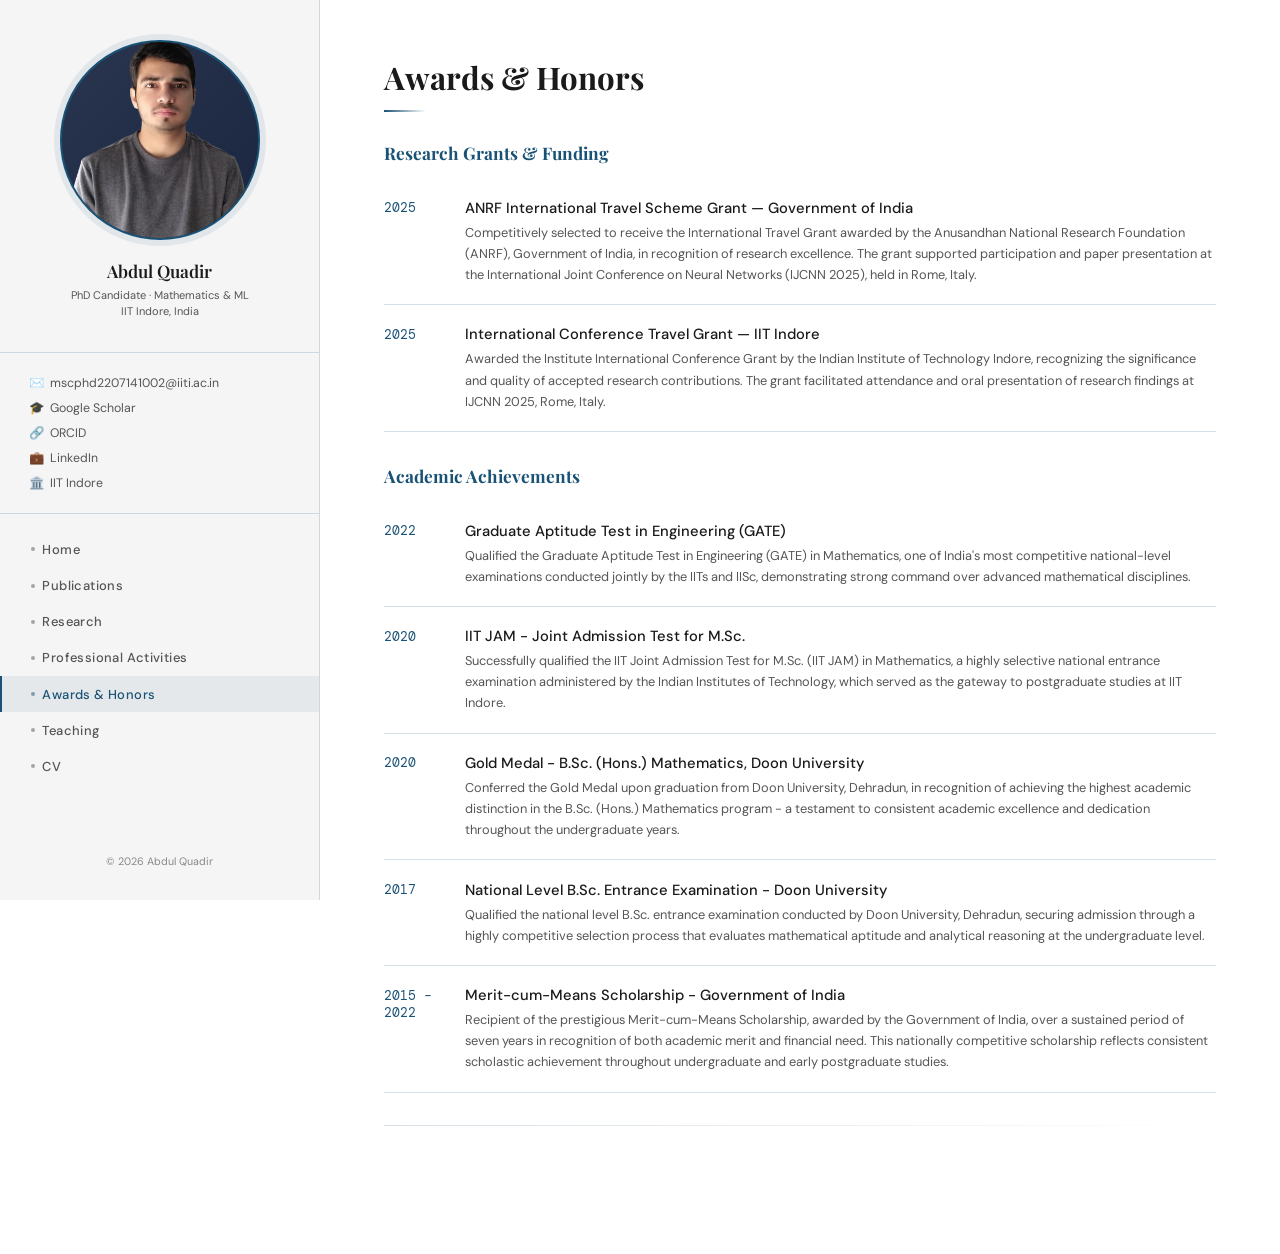
==== awards.html @ a679fb0f "Add files via upload" ====
<!DOCTYPE html>
<html lang="en">
<head>
<meta charset="UTF-8">
<meta name="viewport" content="width=device-width, initial-scale=1.0">
<title>Abdul Quadir | Awards & Honors</title>
<link href="https://fonts.googleapis.com/css2?family=Playfair+Display:wght@400;600;700&family=DM+Sans:wght@300;400;500;600&family=DM+Mono:wght@400;500&display=swap" rel="stylesheet">
<link rel="stylesheet" href="style.css">
</head>
<body>
<button class="mobile-toggle">☰</button>
<div class="site-wrapper">
  <div id="sidebar-placeholder"></div>
  <main class="main-content">
<section class="page-section" id="awards">
  <h1 class="section-title">Awards &amp; Honors</h1>

  <!-- ── GRANTS & FUNDING ── -->
  <h2 class="sub-heading">Research Grants &amp; Funding</h2>

  <div class="award-item">
    <div class="award-year">2025</div>
    <div class="award-info">
      <h3>ANRF International Travel Scheme Grant — Government of India</h3>
      <p contenteditable="false">Competitively selected to receive the International Travel Grant awarded by the Anusandhan National Research Foundation (ANRF), Government of India, in recognition of research excellence. The grant supported participation and paper presentation at the International Joint Conference on Neural Networks (IJCNN 2025), held in Rome, Italy.</p>
    </div>
  </div>

  <div class="award-item">
    <div class="award-year">2025</div>
    <div class="award-info">
      <h3>International Conference Travel Grant — IIT Indore</h3>
      <p contenteditable="false">Awarded the Institute International Conference Grant by the Indian Institute of Technology Indore, recognizing the significance and quality of accepted research contributions. The grant facilitated attendance and oral presentation of research findings at IJCNN 2025, Rome, Italy.</p>
    </div>
  </div>

  <!-- ── ACADEMIC ACHIEVEMENTS ── -->
  <h2 class="sub-heading" style="margin-top:2rem;">Academic Achievements</h2>

  <div class="award-item">
    <div class="award-year">2022</div>
    <div class="award-info">
      <h3>Graduate Aptitude Test in Engineering (GATE)</h3>
      <p contenteditable="false">Qualified the Graduate Aptitude Test in Engineering (GATE) in Mathematics, one of India's most competitive national-level examinations conducted jointly by the IITs and IISc, demonstrating strong command over advanced mathematical disciplines.</p>
    </div>
  </div>

  <div class="award-item">
    <div class="award-year">2020</div>
    <div class="award-info">
      <h3>IIT JAM - Joint Admission Test for M.Sc.</h3>
      <p contenteditable="false">Successfully qualified the IIT Joint Admission Test for M.Sc. (IIT JAM) in Mathematics, a highly selective national entrance examination administered by the Indian Institutes of Technology, which served as the gateway to postgraduate studies at IIT Indore.</p>
    </div>
  </div>

  <div class="award-item">
    <div class="award-year">2020</div>
    <div class="award-info">
      <h3>Gold Medal - B.Sc. (Hons.) Mathematics, Doon University</h3>
      <p contenteditable="false">Conferred the Gold Medal upon graduation from Doon University, Dehradun, in recognition of achieving the highest academic distinction in the B.Sc. (Hons.) Mathematics program - a testament to consistent academic excellence and dedication throughout the undergraduate years.</p>
    </div>
  </div>

  <div class="award-item">
    <div class="award-year">2017</div>
    <div class="award-info">
      <h3>National Level B.Sc. Entrance Examination - Doon University</h3>
      <p contenteditable="false">Qualified the national level B.Sc. entrance examination conducted by Doon University, Dehradun, securing admission through a highly competitive selection process that evaluates mathematical aptitude and analytical reasoning at the undergraduate level.</p>
    </div>
  </div>

  <div class="award-item">
    <div class="award-year">2015 – 2022</div>
    <div class="award-info">
      <h3>Merit-cum-Means Scholarship - Government of India</h3>
      <p contenteditable="false">Recipient of the prestigious Merit-cum-Means Scholarship, awarded by the Government of India, over a sustained period of seven years in recognition of both academic merit and financial need. This nationally competitive scholarship reflects consistent scholastic achievement throughout undergraduate and early postgraduate studies.</p>
    </div>
  </div>

</section>
<div class="section-divider"></div>


    <!-- ════════ TEACHING ════════ -->
  </main>
</div>
<script src="sidebar.js"></script>
</body>
</html>
---- style.css ----
:root {
  --navy: #ffffff;
  --navy-light: #f5f5f5;
  --accent: #1a5276;
  --accent-light: #1f618d;
  --text: #1a1a1a;
  --text-muted: #555555;
  --text-dim: #888888;
  --border: rgba(26,82,118,0.18);
  --card-bg: rgba(0,0,0,0.03);
  --sidebar-w: 320px;
}
*, *::before, *::after { box-sizing: border-box; margin: 0; padding: 0; }
html { scroll-behavior: smooth; }
body {
  font-family: 'DM Sans', sans-serif;
  background: var(--navy);
  color: var(--text);
  min-height: 100vh;
  overflow-x: hidden;
}

/* ── LAYOUT ── */
.site-wrapper { display: flex; min-height: 100vh; }

/* ── SIDEBAR ── */
.sidebar {
  width: var(--sidebar-w);
  min-height: 100vh;
  background: var(--navy-light);
  border-right: 1px solid var(--border);
  display: flex; flex-direction: column;
  position: fixed; top: 0; left: 0; bottom: 0; z-index: 100;
  padding: 2.5rem 0 2rem;
  overflow-y: auto;
  transition: transform 0.35s cubic-bezier(.4,0,.2,1);
}
.sidebar-top { padding: 0 1.2rem 2rem; border-bottom: 1px solid var(--border); text-align: center; }
.avatar-wrap {
  width: 200px; height: 200px;
  border-radius: 50%;
  margin: 0 auto 1.2rem;
  border: 2.5px solid var(--accent); overflow: hidden;
  background: linear-gradient(135deg, #2a3550, #1a2640);
  display: flex; align-items: center; justify-content: center;
  font-size: 2.2rem;
  box-shadow: 0 0 0 6px rgba(26,82,118,0.09);
  max-width: 100%;
}
.sidebar-name { font-family: 'Playfair Display', serif; font-size: 1.08rem; font-weight: 600; color: var(--text); margin-bottom: 0.28rem; }
.sidebar-role { font-size: 0.69rem; color: var(--text-muted); line-height: 1.5; }
.sidebar-links { padding: 1.1rem 1.8rem; border-bottom: 1px solid var(--border); }
.sidebar-link {
  display: flex; align-items: center; gap: 0.5rem;
  font-size: 0.77rem; color: var(--text-muted); text-decoration: none;
  padding: 0.28rem 0; transition: color 0.2s;
}
.sidebar-link:hover { color: var(--accent); }

/* ── NAV ── */
nav { padding: 1.1rem 0; flex: 1; }
.nav-item {
  display: flex; align-items: center; gap: 0.48rem;
  padding: 0.6rem 1.8rem;
  font-size: 0.81rem; font-weight: 500; color: var(--text-muted);
  text-decoration: none; letter-spacing: 0.03em;
  border-left: 2.5px solid transparent; transition: all 0.2s;
}
.nav-item:hover { color: var(--text); background: rgba(26,82,118,0.06); }
.nav-item.active { color: var(--accent); border-left-color: var(--accent); background: rgba(26,82,118,0.08); }
.nav-dot { width: 4px; height: 4px; border-radius: 50%; background: currentColor; opacity: 0.5; flex-shrink: 0; }
.sidebar-footer { padding: 0.9rem 1.8rem 0; font-size: 0.67rem; color: var(--text-dim); text-align: center; }

/* ── MAIN ── */
.main-content {
  margin-left: var(--sidebar-w); flex: 1;
  padding: 3.5rem 4rem 6rem;
  max-width: calc(var(--sidebar-w) + 840px);
}

/* ── PAGE HEADER ── */
.section-title {
  font-family: 'Playfair Display', serif; font-size: 1.95rem; font-weight: 700;
  color: var(--text); margin-bottom: 1.8rem; position: relative; padding-bottom: 0.9rem;
}
.section-title::after {
  content: ''; position: absolute; bottom: 0; left: 0;
  width: 42px; height: 2px; background: linear-gradient(90deg, var(--accent), transparent);
}
.sub-heading { font-family: 'Playfair Display', serif; font-size: 1.08rem; color: var(--accent); margin: 1.6rem 0 0.9rem; }
.section-divider { height: 1px; background: linear-gradient(90deg, var(--border), transparent); margin: 2rem 0; }

/* ── CARDS ── */
.bio-block {
  background: var(--card-bg); border: 1px solid var(--border); border-radius: 12px;
  padding: 1.9rem; margin-bottom: 1.6rem; line-height: 1.88; font-size: 0.91rem; color: #1a1a1a;
}
.bio-block p + p { margin-top: 1.1rem; }
.bio-block a { color: var(--accent); text-decoration: none; border-bottom: 1px solid rgba(26,82,118,0.28); }
.bio-block a:hover { border-bottom-color: var(--accent); }
.affil-block {
  background: var(--card-bg); border: 1px solid var(--border); border-radius: 12px;
  padding: 1.6rem 1.9rem; margin-bottom: 1.6rem;
}
.affil-block h3 { font-family: 'Playfair Display', serif; font-size: 1.08rem; color: var(--accent); margin-bottom: 0.85rem; }
.affil-block p { font-size: 0.87rem; color: var(--text-muted); line-height: 1.72; }
.affil-block a { color: var(--accent-light); text-decoration: none; }

.interests-grid { display: flex; flex-wrap: wrap; gap: 0.5rem; margin-top: 0.75rem; }
.tag {
  background: rgba(26,82,118,0.08); border: 1px solid rgba(26,82,118,0.2);
  color: var(--accent-light); font-size: 0.76rem; padding: 0.28rem 0.78rem;
  border-radius: 20px; font-family: 'DM Mono', monospace; letter-spacing: 0.02em;
}

/* ── PUBLICATIONS ── */
.pub-card {
  background: var(--card-bg); border: 1px solid var(--border); border-radius: 12px;
  padding: 1.45rem 1.65rem; margin-bottom: 1.1rem;
  transition: border-color 0.2s, background 0.2s;
}
.pub-card:hover { border-color: rgba(26,82,118,0.36); background: rgba(26,82,118,0.03); }

/* ── RESEARCH ── */
.research-card {
  background: var(--card-bg); border: 1px solid var(--border); border-radius: 12px;
  padding: 1.6rem; margin-bottom: 1.1rem;
  display: grid; grid-template-columns: 2.7rem 1fr; gap: 1rem; align-items: start;
}
.research-icon {
  width: 2.7rem; height: 2.7rem; background: rgba(26,82,118,0.08);
  border: 1px solid var(--border); border-radius: 9px;
  display: flex; align-items: center; justify-content: center; font-size: 1.15rem;
}
.research-card h3 { font-family: 'Playfair Display', serif; font-size: 1rem; color: var(--text); margin-bottom: 0.42rem; }
.research-card p { font-size: 0.86rem; color: var(--text-muted); line-height: 1.78; }

/* ── AWARDS ── */
.award-item { display: flex; gap: 1.3rem; padding: 1.2rem 0; border-bottom: 1px solid var(--border); }
.award-year { font-family: 'DM Mono', monospace; font-size: 0.79rem; color: var(--accent); min-width: 60px; padding-top: 0.1rem; }
.award-info h3 { font-size: 0.92rem; color: var(--text); margin-bottom: 0.25rem; font-weight: 500; }
.award-info p { font-size: 0.8rem; color: var(--text-muted); line-height: 1.65; }

/* ── SERVICE ── */
.service-section { margin-bottom: 1.8rem; }
.service-label { font-family: 'DM Mono', monospace; font-size: 0.71rem; color: var(--accent); letter-spacing: 0.1em; text-transform: uppercase; margin-bottom: 0.75rem; }
.service-item {
  background: var(--card-bg); border: 1px solid var(--border); border-radius: 8px;
  padding: 0.85rem 1.15rem; margin-bottom: 0.55rem;
  font-size: 0.85rem; color: var(--text-muted); line-height: 1.62;
}
.service-item strong { color: var(--text); font-weight: 500; }

/* ── TEACHING ── */
.talk-card {
  background: var(--card-bg); border: 1px solid var(--border); border-radius: 12px;
  padding: 1.35rem 1.6rem; margin-bottom: 1rem;
}
.talk-card h3 { font-size: 0.93rem; color: var(--text); font-weight: 500; margin-bottom: 0.28rem; }
.talk-card .meta { font-size: 0.76rem; color: var(--accent); margin-bottom: 0.35rem; font-family: 'DM Mono', monospace; }
.talk-card p { font-size: 0.83rem; color: var(--text-muted); line-height: 1.68; }

/* ── CV ── */
.cv-section { margin-bottom: 2rem; }
.cv-section h3 { font-family: 'Playfair Display', serif; font-size: 1.08rem; color: var(--accent); margin-bottom: 1rem; padding-bottom: 0.5rem; border-bottom: 1px solid var(--border); }
.cv-row { display: grid; grid-template-columns: 110px 1fr; gap: 0.85rem; margin-bottom: 1rem; }
.cv-date { font-family: 'DM Mono', monospace; font-size: 0.76rem; color: var(--text-dim); padding-top: 0.1rem; }
.cv-detail h4 { font-size: 0.9rem; color: var(--text); font-weight: 500; margin-bottom: 0.16rem; }
.cv-detail p { font-size: 0.8rem; color: var(--text-muted); line-height: 1.62; }
.cv-download-btn {
  display: inline-flex; align-items: center; gap: 0.48rem;
  background: linear-gradient(135deg, rgba(26,82,118,0.12), rgba(26,82,118,0.06));
  border: 1px solid var(--accent); color: var(--accent);
  font-family: 'DM Sans', sans-serif; font-size: 0.83rem; font-weight: 500;
  padding: 0.58rem 1.25rem; border-radius: 8px; cursor: pointer;
  text-decoration: none; margin-bottom: 2rem; transition: all 0.2s;
}
.cv-download-btn:hover { background: rgba(26,82,118,0.18); transform: translateY(-1px); }

/* ── FOOTER ── */
.site-footer {
  background: #ffffff; color: #1a1a1a;
  padding: 2.5rem 3rem;
  display: flex; justify-content: space-between; align-items: flex-start;
  flex-wrap: wrap; gap: 2rem;
  border-top: 1px solid rgba(0,0,0,0.1);
}

/* ── MOBILE ── */
.mobile-toggle {
  display: none; position: fixed; top: 0.85rem; right: 0.85rem; z-index: 200;
  background: var(--navy-light); border: 1px solid var(--border);
  color: var(--text); width: 37px; height: 37px;
  border-radius: 8px; cursor: pointer; font-size: 1rem;
  align-items: center; justify-content: center;
}
@media (max-width: 840px) {
  .sidebar { transform: translateX(-100%); }
  .sidebar.open { transform: translateX(0); }
  .main-content { margin-left: 0; padding: 4.2rem 1.3rem 3rem; }
  .mobile-toggle { display: flex; }
  .cv-row { grid-template-columns: 1fr; gap: 0.18rem; }
  .research-card { grid-template-columns: 1fr; }
}
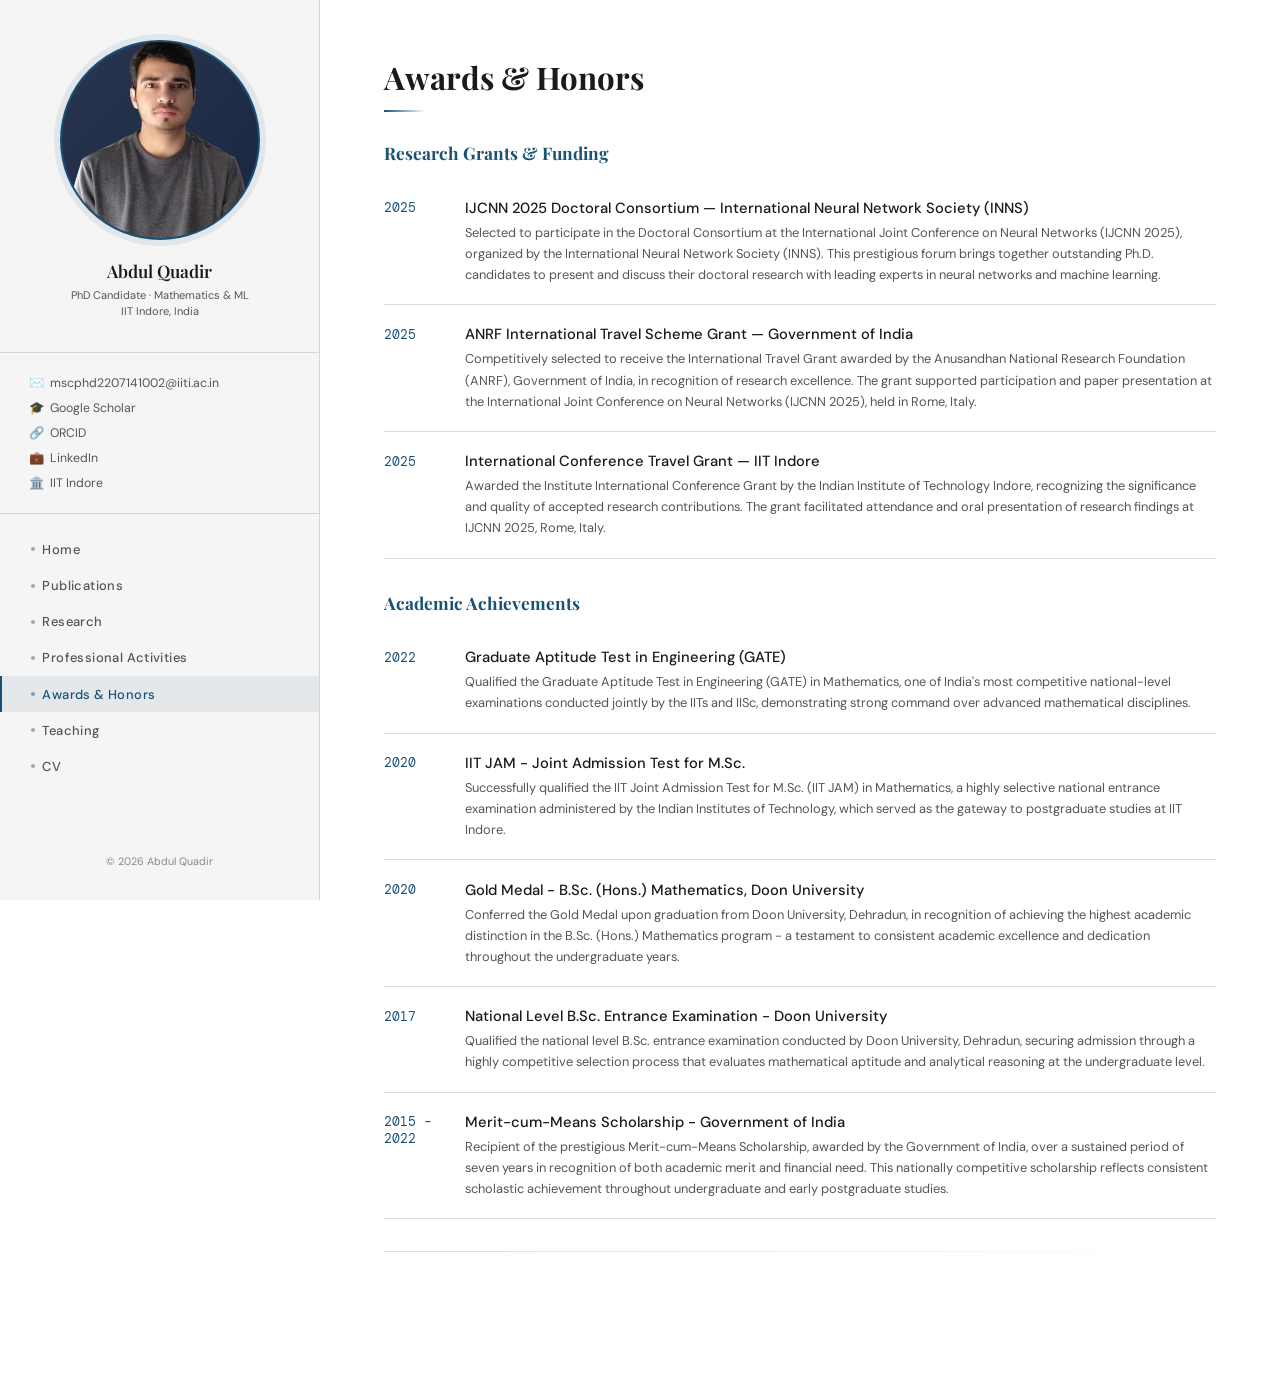
==== commit b3210ea7: "Add IJCNN 2025 Doctoral Consortium award Added a new award for participation in IJCNN 2025 Doctoral " ====
--- a/awards.html
+++ b/awards.html
@@ -17,6 +17,14 @@
 
   <!-- ── GRANTS & FUNDING ── -->
   <h2 class="sub-heading">Research Grants &amp; Funding</h2>
+
+    <div class="award-item">
+      <div class="award-year">2025</div>
+      <div class="award-info">
+          <h3>IJCNN 2025 Doctoral Consortium — International Neural Network Society (INNS)</h3>
+          <p>Selected to participate in the Doctoral Consortium at the International Joint Conference on Neural Networks (IJCNN 2025), organized by the International Neural Network Society (INNS). This prestigious forum brings together outstanding Ph.D. candidates to present and discuss their doctoral research with leading experts in neural networks and machine learning.</p>
+      </div>
+  </div>
 
   <div class="award-item">
     <div class="award-year">2025</div>
@@ -86,4 +94,4 @@
 </div>
 <script src="sidebar.js"></script>
 </body>
-</html>+</html>
